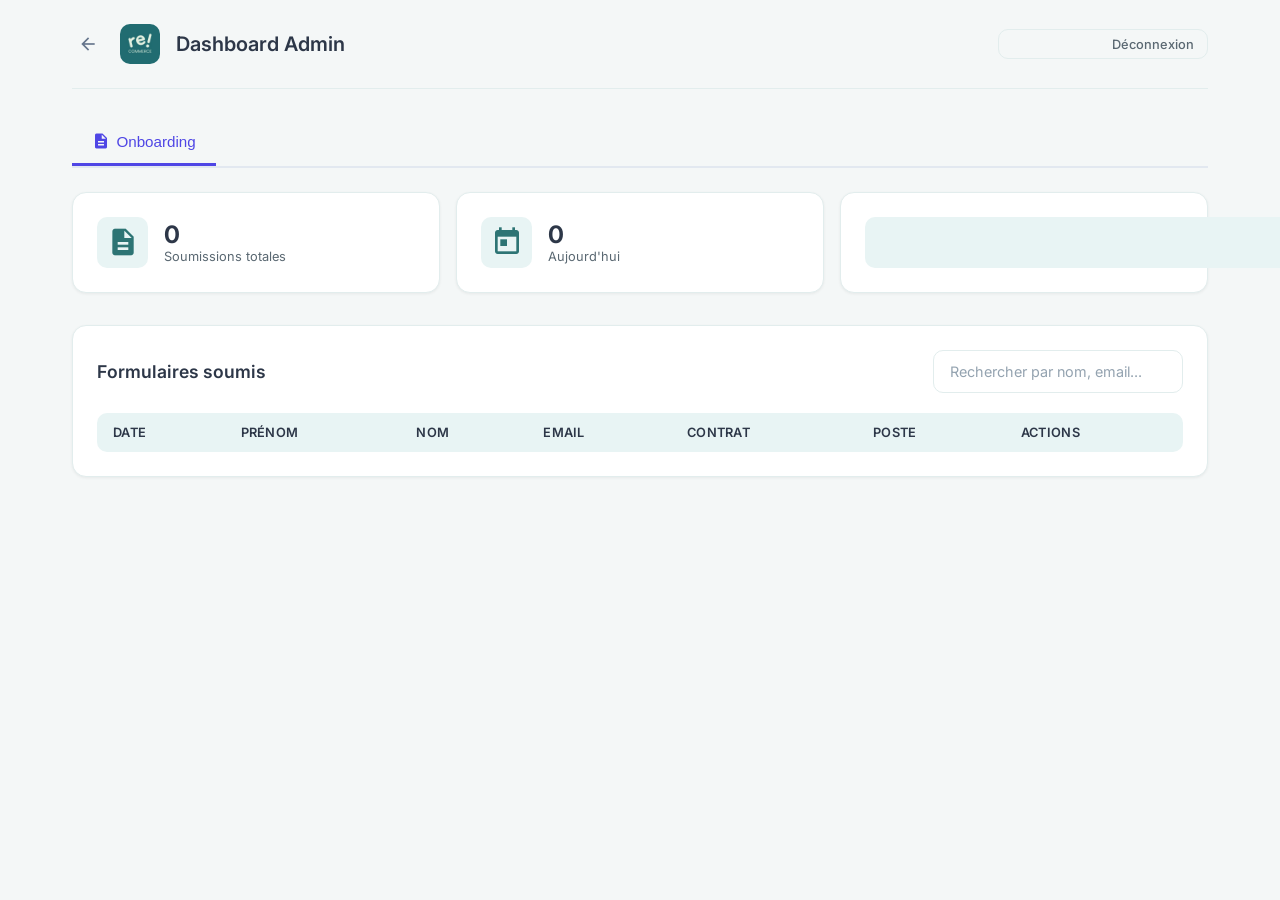
==== admin.html @ 353cc6a3 "Home: Dashboard IT title, material request form, back buttons" ====
<!DOCTYPE html>
<html lang="fr">
<head>
    <meta charset="UTF-8">
    <meta name="viewport" content="width=device-width, initial-scale=1.0">
    <title>Dashboard - Onboarding RS</title>
    <link rel="stylesheet" href="css/style.css?v=12">
    <link href="https://fonts.googleapis.com/css2?family=Inter:wght@300;400;500;600;700&display=swap" rel="stylesheet">
    <link href="https://fonts.googleapis.com/icon?family=Material+Icons" rel="stylesheet">
</head>
<body class="admin-page">
    <div class="admin-container">
        <!-- Top bar -->
        <header class="admin-header">
            <div class="admin-header-left">
                <a href="index.html" class="btn-back-admin" title="Retour à l'accueil">
                    <span class="material-icons">arrow_back</span>
                </a>
                <img src="assets/rs_logo.jpg" alt="Recommerce" class="admin-logo">
                <h1>Dashboard Admin</h1>
            </div>
            <div class="admin-header-right">
                <span class="admin-user" id="admin-user-name"></span>
                <button class="btn btn-secondary btn-sm" id="btn-logout">
                    <span class="material-icons">logout</span> Déconnexion
                </button>
            </div>
        </header>

        <!-- Tabs navigation -->
        <nav class="admin-tabs" id="admin-tabs">
            <button class="tab-btn active" data-tab="onboarding">
                <span class="material-icons">description</span> Onboarding
            </button>
            <button class="tab-btn restricted-tab" data-tab="licences" style="display:none;">
                <span class="material-icons">vpn_key</span> Licences
            </button>
            <button class="tab-btn restricted-tab" data-tab="stock-pc" style="display:none;">
                <span class="material-icons">computer</span> Stock PC
            </button>
            <button class="tab-btn restricted-tab" data-tab="fiscalite" style="display:none;">
                <span class="material-icons">account_balance</span> Fiscalité
            </button>
        </nav>

        <!-- Main content -->
        <main class="admin-main">

            <!-- TAB: Onboarding -->
            <div class="tab-content active" id="tab-onboarding">
                <div class="admin-stats" id="admin-stats">
                    <div class="stat-card">
                        <span class="material-icons">description</span>
                        <div class="stat-info">
                            <span class="stat-value" id="stat-total">0</span>
                            <span class="stat-label">Soumissions totales</span>
                        </div>
                    </div>
                    <div class="stat-card">
                        <span class="material-icons">today</span>
                        <div class="stat-info">
                            <span class="stat-value" id="stat-today">0</span>
                            <span class="stat-label">Aujourd'hui</span>
                        </div>
                    </div>
                    <div class="stat-card">
                        <span class="material-icons">calendar_month</span>
                        <div class="stat-info">
                            <span class="stat-value" id="stat-month">0</span>
                            <span class="stat-label">Ce mois</span>
                        </div>
                    </div>
                </div>
                <div class="admin-section">
                    <div class="section-header">
                        <h2>Formulaires soumis</h2>
                        <input type="text" id="search-submissions" class="search-input" placeholder="Rechercher par nom, email...">
                    </div>
                    <div class="table-container">
                        <table class="submissions-table" id="submissions-table">
                            <thead>
                                <tr>
                                    <th>Date</th>
                                    <th>Prénom</th>
                                    <th>Nom</th>
                                    <th>Email</th>
                                    <th>Contrat</th>
                                    <th>Poste</th>
                                    <th>Actions</th>
                                </tr>
                            </thead>
                            <tbody id="submissions-body">
                            </tbody>
                        </table>
                        <div id="no-submissions" class="empty-state" style="display:none;">
                            <span class="material-icons">inbox</span>
                            <p>Aucune soumission pour le moment</p>
                        </div>
                    </div>
                </div>
            </div>

            <!-- TAB: Licences -->
            <div class="tab-content" id="tab-licences">
                <div class="sub-tabs">
                    <button class="sub-tab-btn active" data-subtab="licence-windows">Microsoft Windows</button>
                    <button class="sub-tab-btn" data-subtab="licence-office">Microsoft Office</button>
                </div>
                <div class="sub-tab-content active" id="subtab-licence-windows">
                    <div class="admin-section">
                        <div class="section-header">
                            <h2>Licences Microsoft Windows</h2>
                        </div>
                        <div class="licence-grid">
                            <div class="stat-card">
                                <span class="material-icons">window</span>
                                <div class="stat-info">
                                    <span class="stat-value" id="licence-win-total">0</span>
                                    <span class="stat-label">Total</span>
                                </div>
                            </div>
                            <div class="stat-card">
                                <span class="material-icons">check_circle</span>
                                <div class="stat-info">
                                    <span class="stat-value" id="licence-win-used">0</span>
                                    <span class="stat-label">Utilisées</span>
                                </div>
                            </div>
                            <div class="stat-card">
                                <span class="material-icons">add_circle</span>
                                <div class="stat-info">
                                    <span class="stat-value" id="licence-win-available">0</span>
                                    <span class="stat-label">Disponibles</span>
                                </div>
                            </div>
                        </div>
                        <div class="table-container">
                            <table class="submissions-table">
                                <thead>
                                    <tr>
                                        <th>Clé de licence</th>
                                        <th>Version</th>
                                        <th>Assignée à</th>
                                        <th>Statut</th>
                                        <th>Actions</th>
                                    </tr>
                                </thead>
                                <tbody id="licence-win-body">
                                </tbody>
                            </table>
                            <div class="empty-state" id="no-licence-win" style="display:none;">
                                <span class="material-icons">vpn_key</span>
                                <p>Aucune licence Windows enregistrée</p>
                            </div>
                        </div>
                    </div>
                </div>
                <div class="sub-tab-content" id="subtab-licence-office">
                    <div class="admin-section">
                        <div class="section-header">
                            <h2>Licences Microsoft Office</h2>
                        </div>
                        <div class="licence-grid">
                            <div class="stat-card">
                                <span class="material-icons">edit_document</span>
                                <div class="stat-info">
                                    <span class="stat-value" id="licence-office-total">0</span>
                                    <span class="stat-label">Total</span>
                                </div>
                            </div>
                            <div class="stat-card">
                                <span class="material-icons">check_circle</span>
                                <div class="stat-info">
                                    <span class="stat-value" id="licence-office-used">0</span>
                                    <span class="stat-label">Utilisées</span>
                                </div>
                            </div>
                            <div class="stat-card">
                                <span class="material-icons">add_circle</span>
                                <div class="stat-info">
                                    <span class="stat-value" id="licence-office-available">0</span>
                                    <span class="stat-label">Disponibles</span>
                                </div>
                            </div>
                        </div>
                        <div class="table-container">
                            <table class="submissions-table">
                                <thead>
                                    <tr>
                                        <th>Clé de licence</th>
                                        <th>Version</th>
                                        <th>Assignée à</th>
                                        <th>Statut</th>
                                        <th>Actions</th>
                                    </tr>
                                </thead>
                                <tbody id="licence-office-body">
                                </tbody>
                            </table>
                            <div class="empty-state" id="no-licence-office" style="display:none;">
                                <span class="material-icons">vpn_key</span>
                                <p>Aucune licence Office enregistrée</p>
                            </div>
                        </div>
                    </div>
                </div>
            </div>

            <!-- TAB: Stock PC -->
            <div class="tab-content" id="tab-stock-pc">
                <div class="sub-tabs">
                    <button class="sub-tab-btn active" data-subtab="stock-gentilly">Gentilly</button>
                    <button class="sub-tab-btn" data-subtab="stock-nantes">Nantes</button>
                    <button class="sub-tab-btn" data-subtab="stock-bucarest">Bucarest</button>
                    <button class="sub-tab-btn" data-subtab="stock-fribourg">Fribourg</button>
                </div>
                <div class="sub-tab-content active" id="subtab-stock-gentilly">
                    <div class="admin-section">
                        <div class="section-header"><h2>Stock PC - Gentilly</h2></div>
                        <div class="table-container">
                            <table class="submissions-table">
                                <thead>
                                    <tr><th>ID</th><th>Modèle</th><th>Marque</th><th>OS</th><th>Statut</th><th>Assigné à</th></tr>
                                </thead>
                                <tbody id="stock-gentilly-body"></tbody>
                            </table>
                            <div class="empty-state" id="no-stock-gentilly" style="display:none;">
                                <span class="material-icons">computer</span><p>Aucun PC enregistré</p>
                            </div>
                        </div>
                    </div>
                </div>
                <div class="sub-tab-content" id="subtab-stock-nantes">
                    <div class="admin-section">
                        <div class="section-header"><h2>Stock PC - Nantes</h2></div>
                        <div class="table-container">
                            <table class="submissions-table">
                                <thead>
                                    <tr><th>ID</th><th>Modèle</th><th>Marque</th><th>OS</th><th>Statut</th><th>Assigné à</th></tr>
                                </thead>
                                <tbody id="stock-nantes-body"></tbody>
                            </table>
                            <div class="empty-state" id="no-stock-nantes" style="display:none;">
                                <span class="material-icons">computer</span><p>Aucun PC enregistré</p>
                            </div>
                        </div>
                    </div>
                </div>
                <div class="sub-tab-content" id="subtab-stock-bucarest">
                    <div class="admin-section">
                        <div class="section-header"><h2>Stock PC - Bucarest</h2></div>
                        <div class="table-container">
                            <table class="submissions-table">
                                <thead>
                                    <tr><th>ID</th><th>Modèle</th><th>Marque</th><th>OS</th><th>Statut</th><th>Assigné à</th></tr>
                                </thead>
                                <tbody id="stock-bucarest-body"></tbody>
                            </table>
                            <div class="empty-state" id="no-stock-bucarest" style="display:none;">
                                <span class="material-icons">computer</span><p>Aucun PC enregistré</p>
                            </div>
                        </div>
                    </div>
                </div>
                <div class="sub-tab-content" id="subtab-stock-fribourg">
                    <div class="admin-section">
                        <div class="section-header"><h2>Stock PC - Fribourg</h2></div>
                        <div class="table-container">
                            <table class="submissions-table">
                                <thead>
                                    <tr><th>ID</th><th>Modèle</th><th>Marque</th><th>OS</th><th>Statut</th><th>Assigné à</th></tr>
                                </thead>
                                <tbody id="stock-fribourg-body"></tbody>
                            </table>
                            <div class="empty-state" id="no-stock-fribourg" style="display:none;">
                                <span class="material-icons">computer</span><p>Aucun PC enregistré</p>
                            </div>
                        </div>
                    </div>
                </div>
            </div>

            <!-- TAB: Fiscalité -->
            <div class="tab-content" id="tab-fiscalite">
                <div class="admin-section">
                    <div class="section-header"><h2>Fiscalité</h2></div>
                    <div class="empty-state">
                        <span class="material-icons">account_balance</span>
                        <p>Section en construction</p>
                    </div>
                </div>
            </div>

        </main>

        <!-- Detail modal -->
        <div class="modal-overlay" id="detail-modal" style="display:none;">
            <div class="modal-content">
                <div class="modal-header">
                    <h2>Détail de la soumission</h2>
                    <button class="modal-close" id="modal-close">
                        <span class="material-icons">close</span>
                    </button>
                </div>
                <div class="modal-body" id="modal-body">
                </div>
            </div>
        </div>
    </div>

    <script src="js/auth.js?v=11"></script>
    <script src="js/admin.js?v=11"></script>
</body>
</html>
---- css/style.css ----
:root {
    --primary: #2d7474;
    --primary-light: #3a8f8f;
    --primary-dark: #1f5c5c;
    --accent: #e5922e;
    --accent-light: #f5b56b;
    --accent-dark: #c87a1e;
    --bg: #f4f7f7;
    --bg-card: #FFFFFF;
    --bg-sidebar: #2d7474;
    --text-primary: #2d3748;
    --text-secondary: #5a6872;
    --text-light: #94a3b0;
    --text-white: #FFFFFF;
    --border: #e2eded;
    --border-focus: #2d7474;
    --shadow-sm: 0 1px 3px rgba(0, 0, 0, 0.06);
    --shadow-md: 0 4px 12px rgba(0, 0, 0, 0.08);
    --shadow-lg: 0 8px 30px rgba(0, 0, 0, 0.1);
    --radius-sm: 10px;
    --radius-md: 14px;
    --radius-lg: 18px;
    --transition: all 0.2s ease;
    --pastel-teal: #e8f4f4;
    --pastel-mint: #eef7f7;
    --pastel-blue: #f0f7ff;
}

* {
    margin: 0;
    padding: 0;
    box-sizing: border-box;
}

body {
    font-family: 'Inter', -apple-system, BlinkMacSystemFont, sans-serif;
    background: var(--bg);
    color: var(--text-primary);
    min-height: 100vh;
}

/* App Container */
.app-container {
    display: flex;
    min-height: 100vh;
}

/* Sidebar */
.sidebar {
    width: 280px;
    background: var(--bg-sidebar);
    padding: 2rem 1.5rem;
    display: flex;
    flex-direction: column;
    position: fixed;
    top: 0;
    left: 0;
    height: 100vh;
    z-index: 100;
    border-right: none;
    box-shadow: var(--shadow-md);
}

.logo {
    display: flex;
    align-items: center;
    gap: 0.75rem;
    margin-bottom: 2.5rem;
    padding-bottom: 1.5rem;
    border-bottom: 1px solid rgba(255, 255, 255, 0.15);
}

.logo-img {
    height: 52px;
    width: 52px;
    border-radius: 12px;
    object-fit: cover;
}

.logo-text {
    font-size: 1.3rem;
    font-weight: 700;
    color: var(--text-white);
    letter-spacing: -0.5px;
}

.logo-sub {
    font-size: 0.7rem;
    color: var(--primary-dark);
    font-weight: 600;
    background: var(--accent);
    padding: 0.2rem 0.6rem;
    border-radius: 20px;
    text-transform: uppercase;
    letter-spacing: 0.5px;
}

/* Step Navigation */
.step-nav ul {
    list-style: none;
}

.step-item {
    display: flex;
    align-items: center;
    gap: 0.75rem;
    padding: 0.75rem 1rem;
    border-radius: var(--radius-sm);
    cursor: pointer;
    transition: var(--transition);
    margin-bottom: 0.25rem;
}

.step-item:hover {
    background: rgba(255, 255, 255, 0.1);
}

.step-item.active {
    background: rgba(255, 255, 255, 0.15);
}

.step-item.completed {
    opacity: 0.8;
}

.step-number {
    width: 28px;
    height: 28px;
    border-radius: 50%;
    display: flex;
    align-items: center;
    justify-content: center;
    font-size: 0.75rem;
    font-weight: 600;
    background: rgba(255, 255, 255, 0.2);
    color: rgba(255, 255, 255, 0.7);
    transition: var(--transition);
    flex-shrink: 0;
}

.step-item.active .step-number {
    background: var(--accent);
    color: white;
}

.step-item.completed .step-number {
    background: rgba(255, 255, 255, 0.9);
    color: var(--primary);
}

.step-label {
    font-size: 0.875rem;
    color: rgba(255, 255, 255, 0.7);
    font-weight: 400;
    transition: var(--transition);
}

.step-item.active .step-label {
    color: var(--text-white);
    font-weight: 500;
}

.step-item.completed .step-label {
    color: rgba(255, 255, 255, 0.9);
}

/* Main Content */
.main-content {
    flex: 1;
    margin-left: 280px;
    padding: 3rem;
    display: flex;
    justify-content: center;
}

.form-container {
    max-width: 800px;
    width: 100%;
}

/* Step Header */
.step-header {
    margin-bottom: 2rem;
}

.step-header h1 {
    font-size: 1.75rem;
    font-weight: 700;
    color: var(--text-primary);
    margin-bottom: 0.5rem;
    letter-spacing: -0.5px;
}

.step-header p {
    color: var(--text-secondary);
    font-size: 0.95rem;
}

/* Form Steps */
.form-step {
    display: none;
    animation: fadeIn 0.3s ease;
}

.form-step.active {
    display: block;
}

@keyframes fadeIn {
    from { opacity: 0; transform: translateY(10px); }
    to { opacity: 1; transform: translateY(0); }
}

/* Form Grid */
.form-grid {
    display: grid;
    grid-template-columns: 1fr 1fr;
    gap: 1.5rem;
}

.form-group {
    display: flex;
    flex-direction: column;
}

.form-group.full-width {
    grid-column: 1 / -1;
}

.form-group label {
    font-size: 0.875rem;
    font-weight: 500;
    color: var(--text-primary);
    margin-bottom: 0.5rem;
}

.form-hint {
    font-size: 0.8rem;
    color: var(--text-light);
    margin-bottom: 0.5rem;
}

.required {
    color: #e74c3c;
}

/* Inputs */
input[type="text"],
input[type="email"],
input[type="date"],
select,
textarea {
    padding: 0.75rem 1rem;
    border: 1.5px solid var(--border);
    border-radius: var(--radius-sm);
    font-size: 0.9rem;
    font-family: inherit;
    color: var(--text-primary);
    background: var(--bg-card);
    transition: var(--transition);
    outline: none;
}

input[type="text"]:focus,
input[type="email"]:focus,
input[type="date"]:focus,
select:focus,
textarea:focus {
    border-color: var(--border-focus);
    box-shadow: 0 0 0 3px rgba(45, 116, 116, 0.1);
}

select:disabled {
    opacity: 0.5;
    cursor: not-allowed;
}

input::placeholder,
textarea::placeholder {
    color: var(--text-light);
}

/* Radio & Checkbox Cards */
.radio-group,
.checkbox-group {
    display: flex;
    flex-wrap: wrap;
    gap: 0.75rem;
    grid-column: 1 / -1;
}

.radio-card,
.checkbox-card {
    position: relative;
    cursor: pointer;
}

.radio-card input,
.checkbox-card input {
    position: absolute;
    opacity: 0;
    pointer-events: none;
}

.radio-card-content,
.checkbox-card-content {
    display: flex;
    align-items: center;
    gap: 0.5rem;
    padding: 0.7rem 1.2rem;
    border: 1.5px solid var(--border);
    border-radius: var(--radius-sm);
    font-size: 0.875rem;
    font-weight: 500;
    color: var(--text-secondary);
    background: var(--bg-card);
    transition: var(--transition);
}

.radio-card-content:hover,
.checkbox-card-content:hover {
    border-color: var(--accent);
    background: var(--pastel-mint);
}

.radio-card input:checked + .radio-card-content,
.checkbox-card input:checked + .checkbox-card-content {
    border-color: var(--accent);
    background: var(--pastel-teal);
    color: var(--primary);
}

/* Large cards */
.large-cards .radio-card-content {
    flex-direction: column;
    padding: 1.25rem 1.5rem;
    text-align: center;
    min-width: 150px;
}

.large-cards .radio-card-content strong {
    font-size: 0.95rem;
    color: var(--text-primary);
}

.large-cards .radio-card-content small {
    font-size: 0.75rem;
    color: var(--text-light);
}

/* Compact checkbox group */
.checkbox-group.compact {
    gap: 0.5rem;
}

.checkbox-group.compact .checkbox-card-content {
    padding: 0.5rem 1rem;
    font-size: 0.8rem;
}

/* Radio with other input */
.radio-card.has-input {
    display: flex;
    flex-direction: column;
}

.radio-other-input {
    margin-top: 0.5rem;
    padding: 0.5rem 0.75rem;
    border: 1px solid var(--border);
    border-radius: var(--radius-sm);
    font-size: 0.8rem;
    width: 150px;
}

/* Applications Grid */
.applications-grid {
    grid-template-columns: 1fr;
    gap: 2rem;
}

.app-category {
    background: var(--bg-card);
    border: 1px solid var(--border);
    border-radius: var(--radius-md);
    padding: 1.5rem;
}

.app-category h3 {
    font-size: 0.95rem;
    font-weight: 600;
    color: var(--primary);
    margin-bottom: 1rem;
    padding-bottom: 0.75rem;
    border-bottom: 1px solid var(--border);
}

/* Conditional field */
.conditional-field {
    margin-top: 1rem;
    padding-top: 1rem;
    border-top: 1px solid var(--border);
}

/* Material icons in cards */
.checkbox-card-content .material-icons {
    font-size: 1.2rem;
    color: var(--text-light);
}

.checkbox-card input:checked + .checkbox-card-content .material-icons {
    color: var(--accent);
}

/* Material subsection */
.material-subsection {
    display: flex;
    flex-direction: column;
    gap: 1.5rem;
    background: var(--bg-card);
    border: 1px solid var(--border);
    border-radius: var(--radius-md);
    padding: 1.5rem;
}

.material-sub-group {
    display: flex;
    flex-direction: column;
    gap: 0.75rem;
}

.sub-label {
    font-size: 0.8rem;
    font-weight: 600;
    color: var(--text-secondary);
    text-transform: uppercase;
    letter-spacing: 0.5px;
}

/* OS cards */
.os-card .radio-card-content {
    gap: 0.6rem;
}

.os-logo {
    flex-shrink: 0;
}

/* App logos in cards */
.app-logo {
    flex-shrink: 0;
    width: 16px;
    height: 16px;
}

/* Info badge */
.info-badge {
    font-size: 0.75rem;
    font-weight: 400;
    color: var(--text-light);
    margin-left: 0.5rem;
}

/* Navigation */
.form-navigation {
    display: flex;
    justify-content: space-between;
    align-items: center;
    margin-top: 3rem;
    padding-top: 2rem;
    border-top: 1px solid var(--border);
}

.btn {
    display: inline-flex;
    align-items: center;
    gap: 0.5rem;
    padding: 0.75rem 1.5rem;
    border: none;
    border-radius: var(--radius-sm);
    font-size: 0.9rem;
    font-weight: 500;
    cursor: pointer;
    transition: var(--transition);
    font-family: inherit;
}

.btn .material-icons {
    font-size: 1.1rem;
}

.btn-primary {
    background: var(--primary);
    color: var(--text-white);
    box-shadow: 0 2px 8px rgba(45, 116, 116, 0.25);
}

.btn-primary:hover {
    background: var(--primary-light);
    box-shadow: 0 4px 14px rgba(45, 116, 116, 0.35);
}

.btn-secondary {
    background: transparent;
    color: var(--text-secondary);
    border: 1.5px solid var(--border);
}

.btn-secondary:hover {
    border-color: var(--text-secondary);
    color: var(--text-primary);
}

.btn-secondary:disabled {
    opacity: 0.4;
    cursor: not-allowed;
}

.btn-success {
    background: var(--accent);
    color: white;
    font-weight: 600;
}

.btn-success:hover {
    background: var(--accent-dark);
    box-shadow: var(--shadow-md);
}

/* Summary */
.summary-content {
    display: grid;
    gap: 1.5rem;
}

.summary-section {
    background: var(--bg-card);
    border: 1px solid var(--border);
    border-radius: var(--radius-md);
    padding: 1.5rem;
}

.summary-section h3 {
    font-size: 0.9rem;
    font-weight: 600;
    color: var(--primary);
    margin-bottom: 1rem;
    padding-bottom: 0.5rem;
    border-bottom: 1px solid var(--border);
}

.summary-row {
    display: flex;
    justify-content: space-between;
    padding: 0.4rem 0;
    font-size: 0.85rem;
}

.summary-row .label {
    color: var(--text-secondary);
}

.summary-row .value {
    font-weight: 500;
    color: var(--text-primary);
}

.summary-tags {
    display: flex;
    flex-wrap: wrap;
    gap: 0.4rem;
    margin-top: 0.5rem;
}

.summary-tag {
    padding: 0.25rem 0.75rem;
    background: var(--pastel-teal);
    color: var(--primary);
    border-radius: 20px;
    font-size: 0.75rem;
    font-weight: 500;
}

/* Success message */
.success-message {
    text-align: center;
    padding: 3rem;
}

.success-message .material-icons {
    font-size: 4rem;
    color: var(--accent);
    margin-bottom: 1rem;
}

.success-message h2 {
    font-size: 1.5rem;
    color: var(--text-primary);
    margin-bottom: 0.5rem;
}

.success-message p {
    color: var(--text-secondary);
}

/* Responsive */
@media (max-width: 1024px) {
    .sidebar {
        width: 240px;
    }
    .main-content {
        margin-left: 240px;
        padding: 2rem;
    }
}

@media (max-width: 768px) {
    .app-container {
        flex-direction: column;
    }
    .sidebar {
        position: relative;
        width: 100%;
        height: auto;
        padding: 1rem;
    }
    .step-nav ul {
        display: flex;
        overflow-x: auto;
        gap: 0.5rem;
    }
    .step-item {
        flex-shrink: 0;
    }
    .step-label {
        display: none;
    }
    .main-content {
        margin-left: 0;
        padding: 1.5rem;
    }
    .form-grid {
        grid-template-columns: 1fr;
    }
}

/* ===== Sidebar Footer ===== */
.sidebar-footer {
    margin-top: auto;
    padding-top: 1.5rem;
    border-top: 1px solid rgba(255, 255, 255, 0.15);
}

.sidebar-link {
    display: flex;
    align-items: center;
    gap: 0.5rem;
    color: rgba(255, 255, 255, 0.7);
    text-decoration: none;
    font-size: 0.85rem;
    padding: 0.6rem 1rem;
    border-radius: var(--radius-sm);
    transition: var(--transition);
}

.sidebar-link:hover {
    background: rgba(255, 255, 255, 0.1);
    color: white;
}

.sidebar-link .material-icons {
    font-size: 1.1rem;
}

/* ===== Login Page ===== */
.login-page {
    display: flex;
    align-items: center;
    justify-content: center;
    min-height: 100vh;
    background: linear-gradient(135deg, var(--primary) 0%, var(--primary-dark) 100%);
}

.login-container {
    width: 100%;
    max-width: 420px;
    padding: 1.5rem;
}

.login-card {
    background: var(--bg-card);
    border-radius: var(--radius-lg);
    padding: 2.5rem;
    box-shadow: var(--shadow-lg);
}

.login-header {
    text-align: center;
    margin-bottom: 2rem;
}

.login-logo {
    width: 64px;
    height: 64px;
    border-radius: 14px;
    margin-bottom: 1rem;
}

.login-header h1 {
    font-size: 1.5rem;
    font-weight: 700;
    color: var(--text-primary);
    margin-bottom: 0.5rem;
}

.login-header p {
    color: var(--text-secondary);
    font-size: 0.9rem;
}

.login-form .form-group {
    margin-bottom: 1.25rem;
}

.password-field {
    position: relative;
}

.password-field input {
    padding-right: 3rem;
}

.toggle-password {
    position: absolute;
    right: 0.75rem;
    top: 50%;
    transform: translateY(-50%);
    background: none;
    border: none;
    color: var(--text-light);
    cursor: pointer;
    padding: 0.25rem;
}

.toggle-password:hover {
    color: var(--text-primary);
}

.login-error {
    background: #fef2f2;
    color: #dc2626;
    padding: 0.75rem 1rem;
    border-radius: var(--radius-sm);
    font-size: 0.85rem;
    margin-bottom: 1rem;
    border: 1px solid #fecaca;
}

.btn-full {
    width: 100%;
    justify-content: center;
}

.login-footer {
    text-align: center;
    margin-top: 1.5rem;
    padding-top: 1.5rem;
    border-top: 1px solid var(--border);
}

.login-footer a {
    color: var(--text-secondary);
    text-decoration: none;
    font-size: 0.85rem;
    transition: var(--transition);
}

.login-footer a:hover {
    color: var(--primary);
}

/* ===== Admin Dashboard ===== */
.admin-page {
    background: var(--bg);
    min-height: 100vh;
}

.admin-container {
    max-width: 1200px;
    margin: 0 auto;
    padding: 0 2rem 2rem;
}

.admin-header {
    display: flex;
    align-items: center;
    justify-content: space-between;
    padding: 1.5rem 0;
    border-bottom: 1px solid var(--border);
    margin-bottom: 2rem;
}

.admin-header-left {
    display: flex;
    align-items: center;
    gap: 1rem;
}

.admin-logo {
    width: 40px;
    height: 40px;
    border-radius: 10px;
}

.admin-header-left h1 {
    font-size: 1.25rem;
    font-weight: 600;
    color: var(--text-primary);
}

.admin-header-right {
    display: flex;
    align-items: center;
    gap: 0.75rem;
}

.admin-user {
    font-size: 0.85rem;
    color: var(--text-secondary);
    font-weight: 500;
}

.btn-sm {
    padding: 0.4rem 0.8rem;
    font-size: 0.8rem;
    gap: 0.3rem;
}

.btn-sm .material-icons {
    font-size: 1rem;
}

/* Stats */
.admin-stats {
    display: grid;
    grid-template-columns: repeat(auto-fit, minmax(200px, 1fr));
    gap: 1rem;
    margin-bottom: 2rem;
}

.stat-card {
    background: var(--bg-card);
    border-radius: var(--radius-md);
    padding: 1.25rem 1.5rem;
    display: flex;
    align-items: center;
    gap: 1rem;
    box-shadow: var(--shadow-sm);
    border: 1px solid var(--border);
}

.stat-card .material-icons {
    font-size: 2rem;
    color: var(--primary);
    background: var(--pastel-teal);
    padding: 0.6rem;
    border-radius: 10px;
}

.stat-info {
    display: flex;
    flex-direction: column;
}

.stat-value {
    font-size: 1.5rem;
    font-weight: 700;
    color: var(--text-primary);
}

.stat-label {
    font-size: 0.8rem;
    color: var(--text-secondary);
}

/* Sections */
.admin-section {
    background: var(--bg-card);
    border-radius: var(--radius-md);
    padding: 1.5rem;
    box-shadow: var(--shadow-sm);
    border: 1px solid var(--border);
    margin-bottom: 1.5rem;
}

.section-header {
    display: flex;
    align-items: center;
    justify-content: space-between;
    margin-bottom: 1.25rem;
}

.section-header h2 {
    font-size: 1.1rem;
    font-weight: 600;
    color: var(--text-primary);
}

.search-input {
    padding: 0.5rem 1rem;
    border: 1px solid var(--border);
    border-radius: var(--radius-sm);
    font-size: 0.85rem;
    width: 250px;
    transition: var(--transition);
}

.search-input:focus {
    outline: none;
    border-color: var(--primary);
    box-shadow: 0 0 0 3px rgba(45, 116, 116, 0.1);
}

/* Table */
.table-container {
    overflow-x: auto;
}

.submissions-table {
    width: 100%;
    border-collapse: collapse;
    font-size: 0.85rem;
}

.submissions-table th {
    text-align: left;
    padding: 0.75rem 1rem;
    background: var(--pastel-teal);
    color: var(--text-primary);
    font-weight: 600;
    font-size: 0.8rem;
    text-transform: uppercase;
    letter-spacing: 0.3px;
}

.submissions-table th:first-child {
    border-radius: var(--radius-sm) 0 0 var(--radius-sm);
}

.submissions-table th:last-child {
    border-radius: 0 var(--radius-sm) var(--radius-sm) 0;
}

.submissions-table td {
    padding: 0.75rem 1rem;
    border-bottom: 1px solid var(--border);
    color: var(--text-primary);
}

.submissions-table tbody tr:hover {
    background: var(--pastel-mint);
}

.actions-cell {
    display: flex;
    gap: 0.25rem;
}

.btn-icon {
    background: none;
    border: none;
    cursor: pointer;
    color: var(--text-secondary);
    padding: 0.35rem;
    border-radius: 6px;
    transition: var(--transition);
}

.btn-icon:hover {
    background: var(--pastel-teal);
    color: var(--primary);
}

.btn-icon-danger:hover {
    background: #fef2f2;
    color: #dc2626;
}

.btn-icon .material-icons {
    font-size: 1.1rem;
}

.badge {
    display: inline-block;
    padding: 0.2rem 0.6rem;
    border-radius: 20px;
    font-size: 0.75rem;
    font-weight: 500;
    background: var(--pastel-teal);
    color: var(--primary-dark);
}

.badge-admin {
    background: #fef3c7;
    color: #92400e;
}

.badge-member {
    background: var(--pastel-blue);
    color: #1e40af;
}

.empty-state {
    display: flex;
    flex-direction: column;
    align-items: center;
    padding: 3rem 1rem;
    color: var(--text-light);
}

.empty-state .material-icons {
    font-size: 3rem;
    margin-bottom: 0.75rem;
}

.empty-state p {
    font-size: 0.9rem;
}

/* Add user form */
.add-user-form {
    display: flex;
    gap: 0.75rem;
    margin-bottom: 1rem;
    flex-wrap: wrap;
}

.add-user-form input,
.add-user-form select {
    padding: 0.5rem 0.75rem;
    border: 1px solid var(--border);
    border-radius: var(--radius-sm);
    font-size: 0.85rem;
    flex: 1;
    min-width: 140px;
}

.add-user-form input:focus,
.add-user-form select:focus {
    outline: none;
    border-color: var(--primary);
}

/* Modal */
.modal-overlay {
    position: fixed;
    top: 0;
    left: 0;
    right: 0;
    bottom: 0;
    background: rgba(0, 0, 0, 0.5);
    display: flex;
    align-items: center;
    justify-content: center;
    z-index: 1000;
    padding: 2rem;
}

.modal-content {
    background: var(--bg-card);
    border-radius: var(--radius-lg);
    max-width: 700px;
    width: 100%;
    max-height: 80vh;
    overflow-y: auto;
    box-shadow: var(--shadow-lg);
}

.modal-header {
    display: flex;
    align-items: center;
    justify-content: space-between;
    padding: 1.5rem 2rem;
    border-bottom: 1px solid var(--border);
    position: sticky;
    top: 0;
    background: var(--bg-card);
    border-radius: var(--radius-lg) var(--radius-lg) 0 0;
}

.modal-header h2 {
    font-size: 1.1rem;
    font-weight: 600;
}

.modal-close {
    background: none;
    border: none;
    cursor: pointer;
    color: var(--text-secondary);
    padding: 0.25rem;
    border-radius: 6px;
    transition: var(--transition);
}

.modal-close:hover {
    background: var(--pastel-teal);
    color: var(--primary);
}

.modal-body {
    padding: 2rem;
}

.detail-grid {
    display: grid;
    gap: 1.5rem;
}

.detail-section h3 {
    font-size: 0.9rem;
    font-weight: 600;
    color: var(--primary);
    margin-bottom: 0.75rem;
    display: flex;
    align-items: center;
    gap: 0.5rem;
}

.detail-section h3 .material-icons {
    font-size: 1.1rem;
}

.detail-row {
    display: flex;
    justify-content: space-between;
    padding: 0.4rem 0;
    border-bottom: 1px solid var(--border);
    font-size: 0.85rem;
}

.detail-row .label {
    color: var(--text-secondary);
    font-weight: 500;
}

.detail-row .value {
    color: var(--text-primary);
    font-weight: 400;
}

.detail-tags {
    display: flex;
    flex-wrap: wrap;
    gap: 0.4rem;
}

.detail-footer {
    margin-top: 1.5rem;
    padding-top: 1rem;
    border-top: 1px solid var(--border);
    text-align: right;
}

.text-muted {
    color: var(--text-light);
    font-size: 0.8rem;
}

/* ===== Google SSO Gate ===== */
.sso-gate {
    display: flex;
    align-items: center;
    justify-content: center;
    min-height: 100vh;
    background: linear-gradient(135deg, var(--primary) 0%, var(--primary-dark) 100%);
    padding: 1.5rem;
}

.sso-card {
    background: var(--bg-card);
    border-radius: var(--radius-lg);
    padding: 3rem 2.5rem;
    box-shadow: var(--shadow-lg);
    text-align: center;
    max-width: 420px;
    width: 100%;
}

.sso-card h1 {
    font-size: 1.5rem;
    font-weight: 700;
    color: var(--text-primary);
    margin: 1rem 0 0.5rem;
}

.sso-card > p {
    color: var(--text-secondary);
    font-size: 0.9rem;
    margin-bottom: 2rem;
}

.google-btn-container {
    display: flex;
    justify-content: center;
    margin-bottom: 1.5rem;
}

.sso-hint {
    color: var(--text-light);
    font-size: 0.8rem;
    margin-top: 1rem;
}

/* SSO user in sidebar */
.sso-user-info {
    display: flex;
    align-items: center;
    gap: 0.6rem;
    padding: 0.6rem 1rem;
    margin-bottom: 0.5rem;
}

.sso-avatar {
    width: 32px;
    height: 32px;
    border-radius: 50%;
    object-fit: cover;
}

.sso-user-details {
    display: flex;
    flex-direction: column;
    overflow: hidden;
}

.sso-user-name {
    font-size: 0.8rem;
    font-weight: 500;
    color: rgba(255, 255, 255, 0.9);
    white-space: nowrap;
    overflow: hidden;
    text-overflow: ellipsis;
}

.sso-user-email {
    font-size: 0.7rem;
    color: rgba(255, 255, 255, 0.6);
    white-space: nowrap;
    overflow: hidden;
    text-overflow: ellipsis;
}

.btn-okta {
    margin-top: 0.5rem;
    margin-bottom: 1rem;
    padding: 0.75rem 1.5rem;
    font-size: 0.95rem;
}

.sso-avatar-icon {
    font-size: 2rem;
    color: rgba(255, 255, 255, 0.8);
}

/* ===== Admin Tabs ===== */
.admin-tabs {
    display: flex;
    gap: 0;
    border-bottom: 2px solid #e2e8f0;
    margin-bottom: 1.5rem;
    overflow-x: auto;
}

.tab-btn {
    display: inline-flex;
    align-items: center;
    gap: 0.4rem;
    padding: 0.75rem 1.25rem;
    background: none;
    border: none;
    border-bottom: 3px solid transparent;
    cursor: pointer;
    font-size: 0.95rem;
    font-weight: 500;
    color: #64748b;
    white-space: nowrap;
    transition: color 0.2s, border-color 0.2s;
}

.tab-btn:hover {
    color: #334155;
    background: #f1f5f9;
}

.tab-btn.active {
    color: #4f46e5;
    border-bottom-color: #4f46e5;
}

.tab-btn .material-icons {
    font-size: 1.1rem;
}

.tab-content {
    display: none;
}

.tab-content.active {
    display: block;
}

/* ===== Sub-tabs ===== */
.sub-tabs {
    display: flex;
    gap: 0.25rem;
    margin-bottom: 1.25rem;
    border-bottom: 1px solid #e2e8f0;
}

.sub-tab-btn {
    padding: 0.5rem 1rem;
    background: none;
    border: none;
    border-bottom: 2px solid transparent;
    cursor: pointer;
    font-size: 0.875rem;
    font-weight: 500;
    color: #94a3b8;
    transition: color 0.2s, border-color 0.2s;
}

.sub-tab-btn:hover {
    color: #475569;
}

.sub-tab-btn.active {
    color: #4f46e5;
    border-bottom-color: #4f46e5;
}

.sub-tab-content {
    display: none;
}

.sub-tab-content.active {
    display: block;
}

/* ===== Licence / Stock grid ===== */
.licence-grid {
    display: grid;
    grid-template-columns: repeat(auto-fill, minmax(180px, 1fr));
    gap: 1rem;
    margin-bottom: 1.5rem;
}

.empty-state {
    text-align: center;
    padding: 3rem 1rem;
    color: #94a3b8;
}

.empty-state .material-icons {
    font-size: 3rem;
    margin-bottom: 0.5rem;
    display: block;
}

.restricted-tab {
    display: none;
}

/* ===== Home Screen ===== */
.home-screen {
    display: flex;
    align-items: center;
    justify-content: center;
    min-height: 100vh;
    background: linear-gradient(135deg, #667eea 0%, #764ba2 100%);
    padding: 2rem;
}

.home-card {
    background: white;
    border-radius: 1.25rem;
    padding: 3rem 2.5rem;
    max-width: 480px;
    width: 100%;
    text-align: center;
    box-shadow: 0 20px 60px rgba(0, 0, 0, 0.15);
}

.home-card h1 {
    font-size: 1.5rem;
    color: #1e293b;
    margin-bottom: 0.25rem;
}

.home-subtitle {
    color: #64748b;
    margin-bottom: 2rem;
    font-size: 0.95rem;
}

.home-actions {
    display: flex;
    flex-direction: column;
    gap: 0.75rem;
    margin-bottom: 2rem;
}

.btn-home {
    display: inline-flex;
    align-items: center;
    justify-content: center;
    gap: 0.5rem;
    padding: 0.9rem 1.5rem;
    font-size: 1rem;
    border-radius: 0.75rem;
    text-decoration: none;
    font-weight: 500;
    transition: transform 0.15s, box-shadow 0.15s;
}

.btn-home:hover {
    transform: translateY(-2px);
    box-shadow: 0 4px 12px rgba(79, 70, 229, 0.3);
}

.home-user-info {
    display: flex;
    align-items: center;
    justify-content: center;
    gap: 0.5rem;
    color: #64748b;
    font-size: 0.85rem;
    margin-bottom: 1rem;
}

.home-user-info .material-icons {
    font-size: 1.2rem;
    color: #94a3b8;
}

.btn-outline {
    background: none;
    border: 1px solid #e2e8f0;
    color: #64748b;
    cursor: pointer;
    border-radius: 0.5rem;
    padding: 0.5rem 1.25rem;
    font-size: 0.85rem;
    display: inline-flex;
    align-items: center;
    gap: 0.4rem;
    transition: background 0.2s, color 0.2s;
}

.btn-outline:hover {
    background: #f1f5f9;
    color: #334155;
}

.btn-home-logout .material-icons {
    font-size: 1rem;
}

/* ===== Admin back button ===== */
.btn-back-admin {
    display: inline-flex;
    align-items: center;
    justify-content: center;
    width: 2rem;
    height: 2rem;
    border-radius: 50%;
    color: #64748b;
    text-decoration: none;
    transition: background 0.2s, color 0.2s;
}

.btn-back-admin:hover {
    background: #f1f5f9;
    color: #1e293b;
}

.btn-back-admin .material-icons {
    font-size: 1.25rem;
}

/* Material container uses same layout as app-container */
.material-container {
    display: flex;
    min-height: 100vh;
}
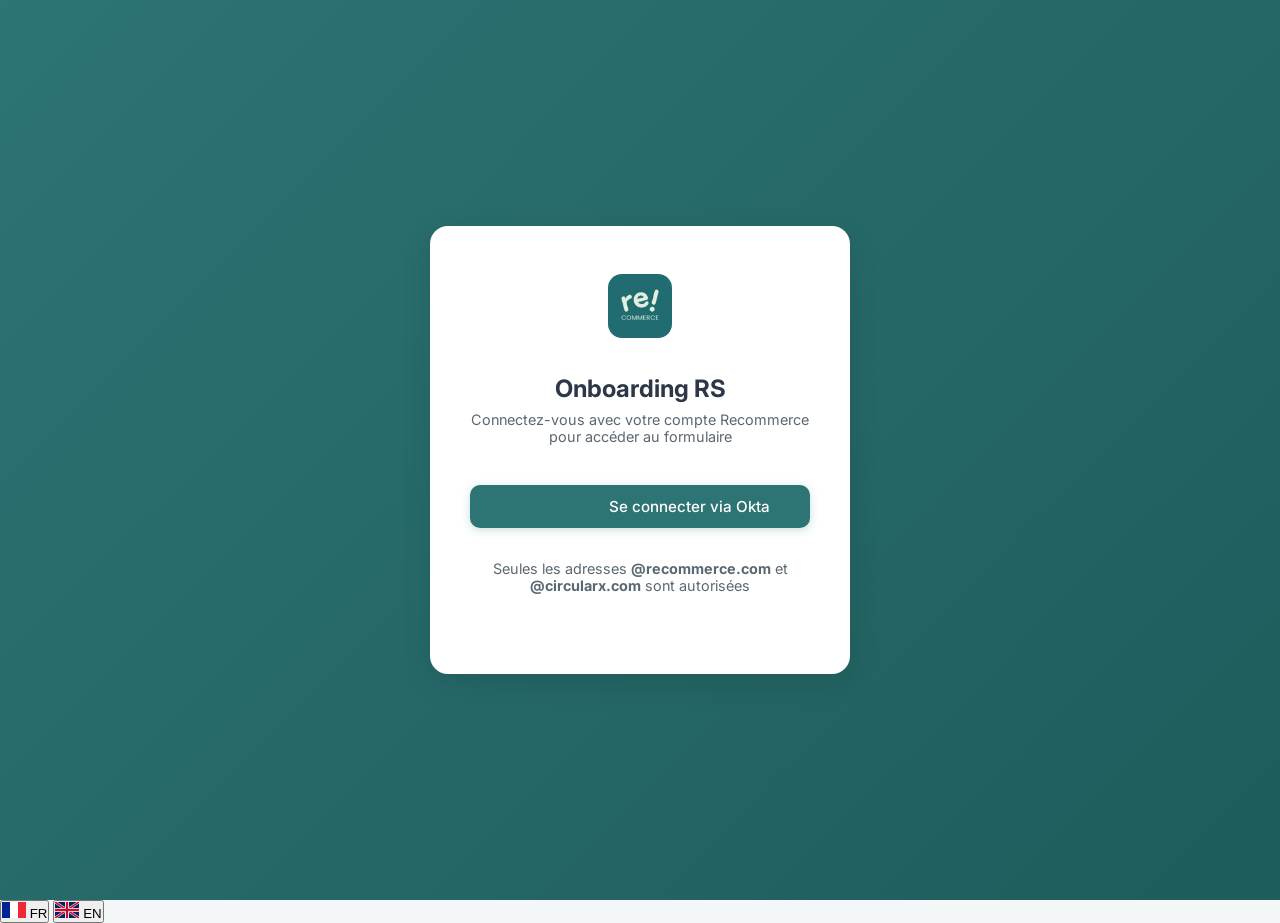
==== commit 56d7c030: "feat: add material request email, requester info step, and admin material tab" ====
--- a/admin.html
+++ b/admin.html
@@ -4,47 +4,57 @@
     <meta charset="UTF-8">
     <meta name="viewport" content="width=device-width, initial-scale=1.0">
     <title>Dashboard - Onboarding RS</title>
-    <link rel="stylesheet" href="css/style.css?v=12">
+    <link rel="stylesheet" href="css/style.css?v=15">
     <link href="https://fonts.googleapis.com/css2?family=Inter:wght@300;400;500;600;700&display=swap" rel="stylesheet">
     <link href="https://fonts.googleapis.com/icon?family=Material+Icons" rel="stylesheet">
 </head>
-<body class="admin-page">
-    <div class="admin-container">
-        <!-- Top bar -->
-        <header class="admin-header">
-            <div class="admin-header-left">
-                <a href="index.html" class="btn-back-admin" title="Retour à l'accueil">
-                    <span class="material-icons">arrow_back</span>
+<body>
+    <div class="app-container">
+        <!-- Sidebar -->
+        <aside class="sidebar">
+            <div class="logo">
+                <img src="assets/rs_logo.jpg" alt="Recommerce" class="logo-img">
+                <span class="logo-sub">Admin</span>
+            </div>
+            <nav class="step-nav">
+                <ul id="admin-nav-list">
+                    <li class="step-item active" data-tab="onboarding">
+                        <span class="material-icons step-icon">description</span>
+                        <span class="step-label">Onboarding</span>
+                    </li>
+                    <li class="step-item" data-tab="material">
+                        <span class="material-icons step-icon">devices</span>
+                        <span class="step-label">Matériel</span>
+                    </li>
+                    <li class="step-item restricted-tab" data-tab="licences" style="display:none;">
+                        <span class="material-icons step-icon">vpn_key</span>
+                        <span class="step-label">Licences</span>
+                    </li>
+                    <li class="step-item restricted-tab" data-tab="stock-pc" style="display:none;">
+                        <span class="material-icons step-icon">computer</span>
+                        <span class="step-label">Stock PC</span>
+                    </li>
+                    <li class="step-item restricted-tab" data-tab="fiscalite" style="display:none;">
+                        <span class="material-icons step-icon">account_balance</span>
+                        <span class="step-label">Fiscalité</span>
+                    </li>
+                </ul>
+            </nav>
+            <div class="sidebar-footer">
+                <div class="sidebar-user-email" id="sidebar-user-email"></div>
+                <a href="index.html" class="sidebar-link">
+                    <span class="material-icons">home</span>
+                    <span>Retour à l'accueil</span>
                 </a>
-                <img src="assets/rs_logo.jpg" alt="Recommerce" class="admin-logo">
-                <h1>Dashboard Admin</h1>
-            </div>
-            <div class="admin-header-right">
-                <span class="admin-user" id="admin-user-name"></span>
-                <button class="btn btn-secondary btn-sm" id="btn-logout">
-                    <span class="material-icons">logout</span> Déconnexion
-                </button>
-            </div>
-        </header>
-
-        <!-- Tabs navigation -->
-        <nav class="admin-tabs" id="admin-tabs">
-            <button class="tab-btn active" data-tab="onboarding">
-                <span class="material-icons">description</span> Onboarding
-            </button>
-            <button class="tab-btn restricted-tab" data-tab="licences" style="display:none;">
-                <span class="material-icons">vpn_key</span> Licences
-            </button>
-            <button class="tab-btn restricted-tab" data-tab="stock-pc" style="display:none;">
-                <span class="material-icons">computer</span> Stock PC
-            </button>
-            <button class="tab-btn restricted-tab" data-tab="fiscalite" style="display:none;">
-                <span class="material-icons">account_balance</span> Fiscalité
-            </button>
-        </nav>
+                <a href="#" class="sidebar-link" id="btn-logout">
+                    <span class="material-icons">logout</span>
+                    <span>Déconnexion</span>
+                </a>
+            </div>
+        </aside>
 
         <!-- Main content -->
-        <main class="admin-main">
+        <main class="main-content admin-main-content">
 
             <!-- TAB: Onboarding -->
             <div class="tab-content active" id="tab-onboarding">
@@ -100,6 +110,61 @@
                 </div>
             </div>
 
+            <!-- TAB: Material -->
+            <div class="tab-content" id="tab-material">
+                <div class="admin-stats" id="admin-stats-material">
+                    <div class="stat-card">
+                        <span class="material-icons">devices</span>
+                        <div class="stat-info">
+                            <span class="stat-value" id="stat-mat-total">0</span>
+                            <span class="stat-label">Demandes totales</span>
+                        </div>
+                    </div>
+                    <div class="stat-card">
+                        <span class="material-icons">today</span>
+                        <div class="stat-info">
+                            <span class="stat-value" id="stat-mat-today">0</span>
+                            <span class="stat-label">Aujourd'hui</span>
+                        </div>
+                    </div>
+                    <div class="stat-card">
+                        <span class="material-icons">calendar_month</span>
+                        <div class="stat-info">
+                            <span class="stat-value" id="stat-mat-month">0</span>
+                            <span class="stat-label">Ce mois</span>
+                        </div>
+                    </div>
+                </div>
+                <div class="admin-section">
+                    <div class="section-header">
+                        <h2>Demandes de matériel</h2>
+                        <input type="text" id="search-material" class="search-input" placeholder="Rechercher par nom, email...">
+                    </div>
+                    <div class="table-container">
+                        <table class="submissions-table" id="material-table">
+                            <thead>
+                                <tr>
+                                    <th>Date</th>
+                                    <th>Prénom</th>
+                                    <th>Nom</th>
+                                    <th>Email</th>
+                                    <th>Lieu</th>
+                                    <th>Raison</th>
+                                    <th>Matériel</th>
+                                    <th>Actions</th>
+                                </tr>
+                            </thead>
+                            <tbody id="material-body">
+                            </tbody>
+                        </table>
+                        <div id="no-material" class="empty-state" style="display:none;">
+                            <span class="material-icons">inbox</span>
+                            <p>Aucune demande de matériel pour le moment</p>
+                        </div>
+                    </div>
+                </div>
+            </div>
+
             <!-- TAB: Licences -->
             <div class="tab-content" id="tab-licences">
                 <div class="sub-tabs">
@@ -292,23 +357,23 @@
             </div>
 
         </main>
-
-        <!-- Detail modal -->
-        <div class="modal-overlay" id="detail-modal" style="display:none;">
-            <div class="modal-content">
-                <div class="modal-header">
-                    <h2>Détail de la soumission</h2>
-                    <button class="modal-close" id="modal-close">
-                        <span class="material-icons">close</span>
-                    </button>
-                </div>
-                <div class="modal-body" id="modal-body">
-                </div>
+    </div>
+
+    <!-- Detail modal -->
+    <div class="modal-overlay" id="detail-modal" style="display:none;">
+        <div class="modal-content">
+            <div class="modal-header">
+                <h2>Détail de la soumission</h2>
+                <button class="modal-close" id="modal-close">
+                    <span class="material-icons">close</span>
+                </button>
+            </div>
+            <div class="modal-body" id="modal-body">
             </div>
         </div>
     </div>
 
-    <script src="js/auth.js?v=11"></script>
-    <script src="js/admin.js?v=11"></script>
+    <script src="js/auth.js?v=12"></script>
+    <script src="js/admin.js?v=12"></script>
 </body>
 </html>
